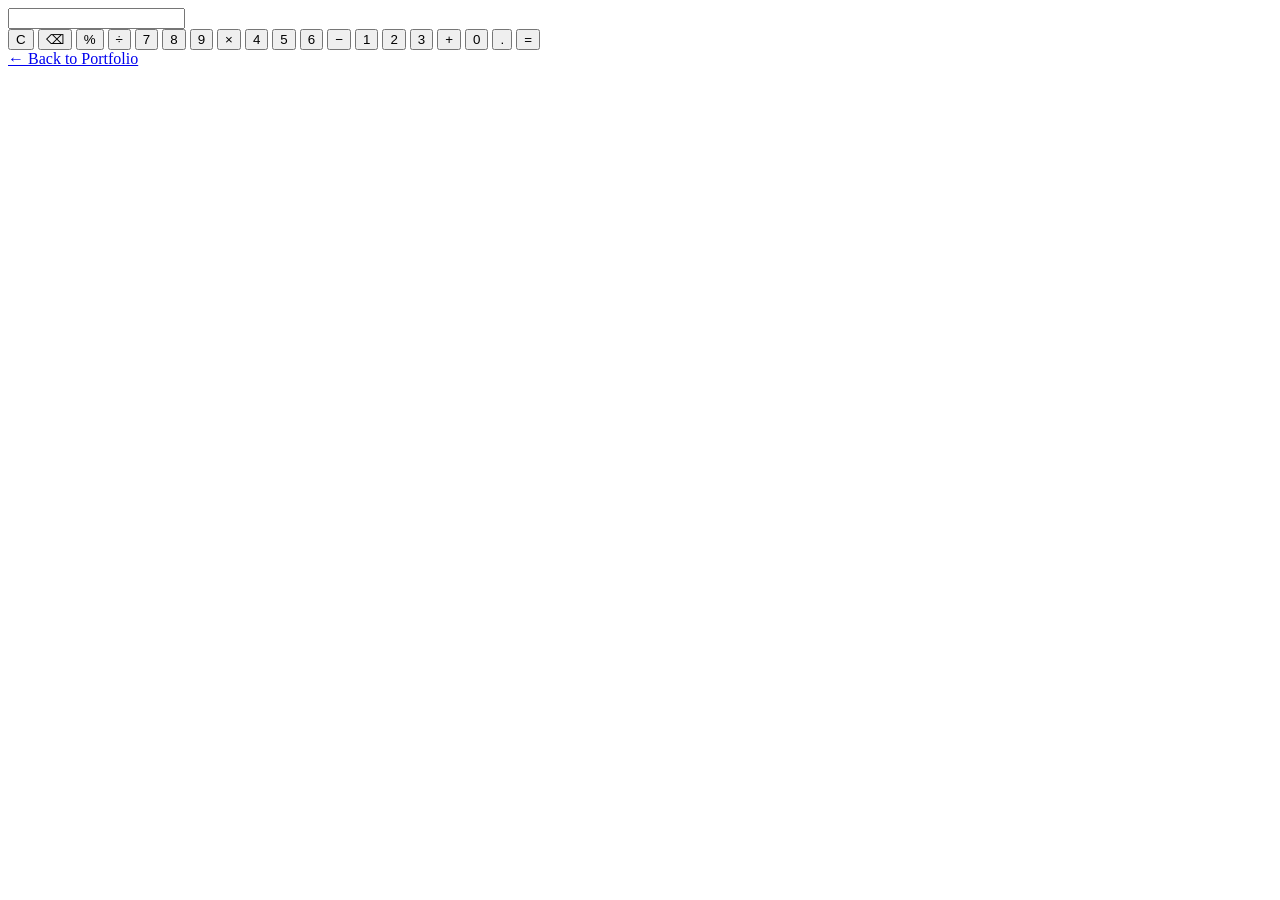
==== calculator.html @ 93eb254f "Create calculator.html" ====
<!DOCTYPE html>
<html lang="en">
<head>
    <meta charset="UTF-8">
    <meta name="viewport" content="width=device-width, initial-scale=1.0">
    <title>Calculator | Jonathan Mumo</title>

    <link rel="stylesheet" href="calculator.css">
</head>
<body>

<div class="calculator">

    <input type="text" id="display" readonly>

    <div class="buttons">

        <button onclick="clearDisplay()">C</button>
        <button onclick="deleteLast()">⌫</button>
        <button onclick="appendValue('%')">%</button>
        <button onclick="appendValue('/')">÷</button>

        <button onclick="appendValue('7')">7</button>
        <button onclick="appendValue('8')">8</button>
        <button onclick="appendValue('9')">9</button>
        <button onclick="appendValue('*')">×</button>

        <button onclick="appendValue('4')">4</button>
        <button onclick="appendValue('5')">5</button>
        <button onclick="appendValue('6')">6</button>
        <button onclick="appendValue('-')">−</button>

        <button onclick="appendValue('1')">1</button>
        <button onclick="appendValue('2')">2</button>
        <button onclick="appendValue('3')">3</button>
        <button onclick="appendValue('+')">+</button>

        <button onclick="appendValue('0')">0</button>
        <button onclick="appendValue('.')">.</button>
        <button onclick="calculate()">=</button>

    </div>

    <a href="index.html" class="back-btn">← Back to Portfolio</a>

</div>

<script src="calculator.js"></script>

</body>
</html>
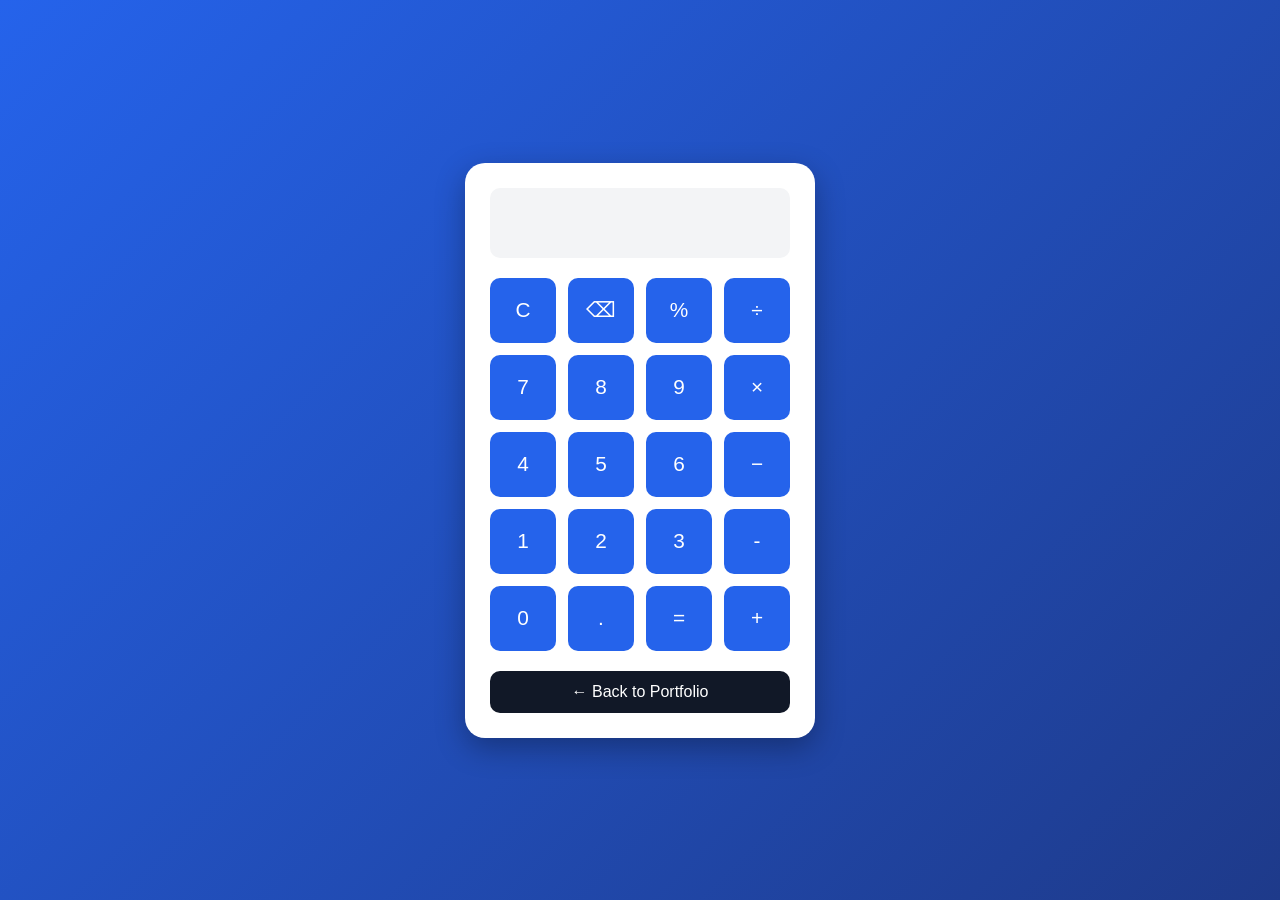
==== commit a77deadf: "Update calculator.html" ====
--- a/calculator.html
+++ b/calculator.html
@@ -33,11 +33,12 @@
         <button onclick="appendValue('1')">1</button>
         <button onclick="appendValue('2')">2</button>
         <button onclick="appendValue('3')">3</button>
-        <button onclick="appendValue('+')">+</button>
+        <button onclick="appendValue('-')">-</button>
 
         <button onclick="appendValue('0')">0</button>
-        <button onclick="appendValue('.')">.</button>
-        <button onclick="calculate()">=</button>
+<button onclick="appendValue('.')">.</button>
+<button onclick="calculate()">=</button>
+<button onclick="appendValue('+')">+</button>
 
     </div>
 
--- a/calculator.css
+++ b/calculator.css
@@ -0,0 +1,77 @@
+*{
+    margin:0;
+    padding:0;
+    box-sizing:border-box;
+    font-family:Arial, Helvetica, sans-serif;
+}
+
+body{
+    display:flex;
+    justify-content:center;
+    align-items:center;
+    min-height:100vh;
+    background:linear-gradient(135deg,#2563eb,#1e3a8a);
+}
+
+.calculator{
+    background:#ffffff;
+    padding:25px;
+    border-radius:20px;
+    box-shadow:0 10px 30px rgba(0,0,0,.3);
+    width:350px;
+}
+
+#display{
+    width:100%;
+    height:70px;
+    border:none;
+    outline:none;
+    background:#f3f4f6;
+    border-radius:10px;
+    margin-bottom:20px;
+    padding:15px;
+    text-align:right;
+    font-size:2rem;
+    color:#111827;
+}
+
+.buttons{
+    display:grid;
+    grid-template-columns:repeat(4,1fr);
+    gap:12px;
+}
+
+button{
+    height:65px;
+    border:none;
+    border-radius:10px;
+    background:#2563eb;
+    color:white;
+    font-size:1.3rem;
+    cursor:pointer;
+    transition:0.3s;
+}
+
+button:hover{
+    background:#1d4ed8;
+    transform:scale(1.05);
+}
+
+button:active{
+    transform:scale(0.95);
+}
+
+.back-btn{
+    display:block;
+    text-align:center;
+    margin-top:20px;
+    text-decoration:none;
+    background:#111827;
+    color:white;
+    padding:12px;
+    border-radius:10px;
+}
+
+.back-btn:hover{
+    background:#374151;
+}
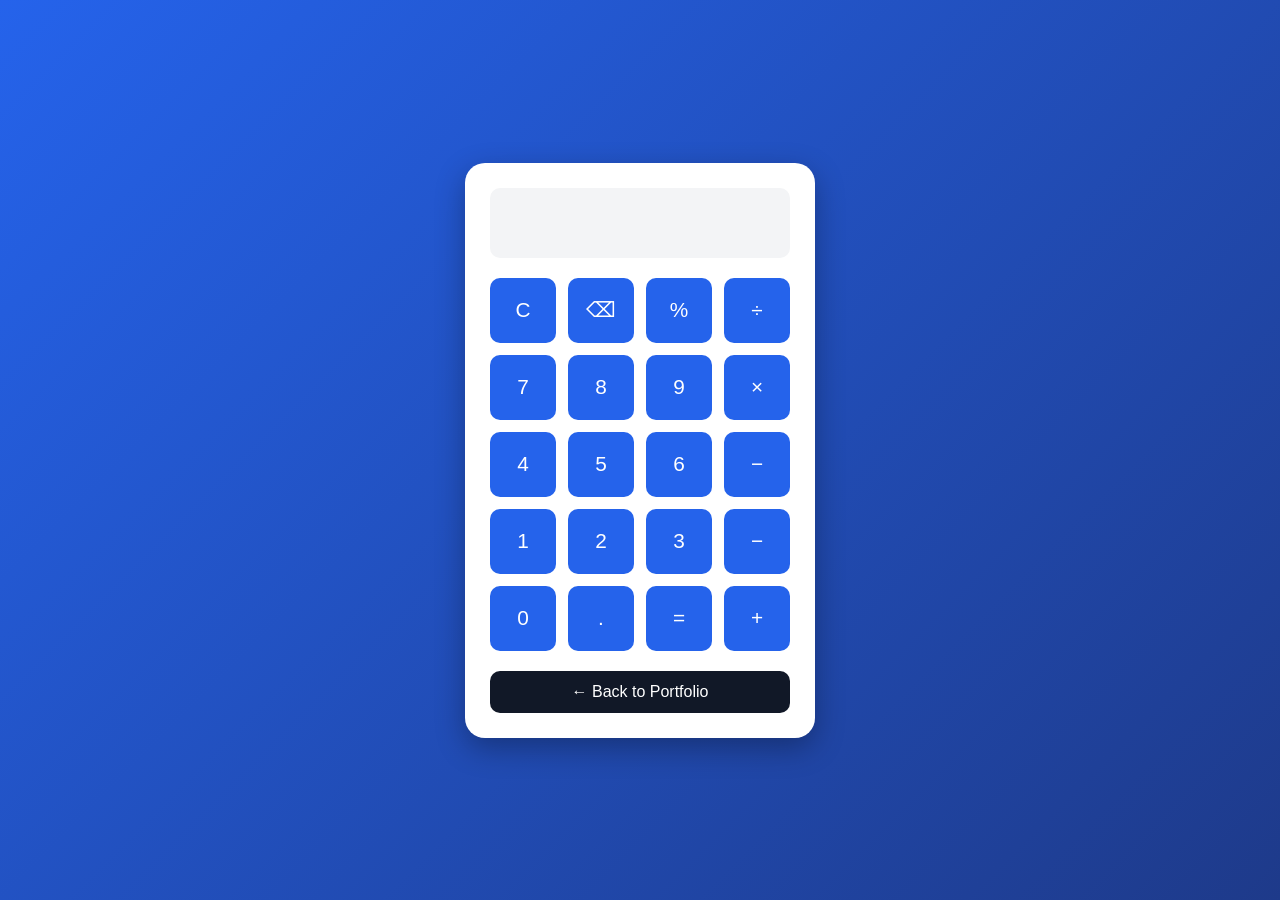
==== commit 07746a94: "Fix button HTML for calculator layout" ====
--- a/calculator.html
+++ b/calculator.html
@@ -31,11 +31,11 @@
         <button onclick="appendValue('-')">−</button>
 
         <button onclick="appendValue('1')">1</button>
-        <button onclick="appendValue('2')">2</button>
-        <button onclick="appendValue('3')">3</button>
-        <button onclick="appendValue('-')">-</button>
+<button onclick="appendValue('2')">2</button>
+<button onclick="appendValue('3')">3</button>
+<button onclick="appendValue('-')">−</button>
 
-        <button onclick="appendValue('0')">0</button>
+<button onclick="appendValue('0')">0</button>
 <button onclick="appendValue('.')">.</button>
 <button onclick="calculate()">=</button>
 <button onclick="appendValue('+')">+</button>
